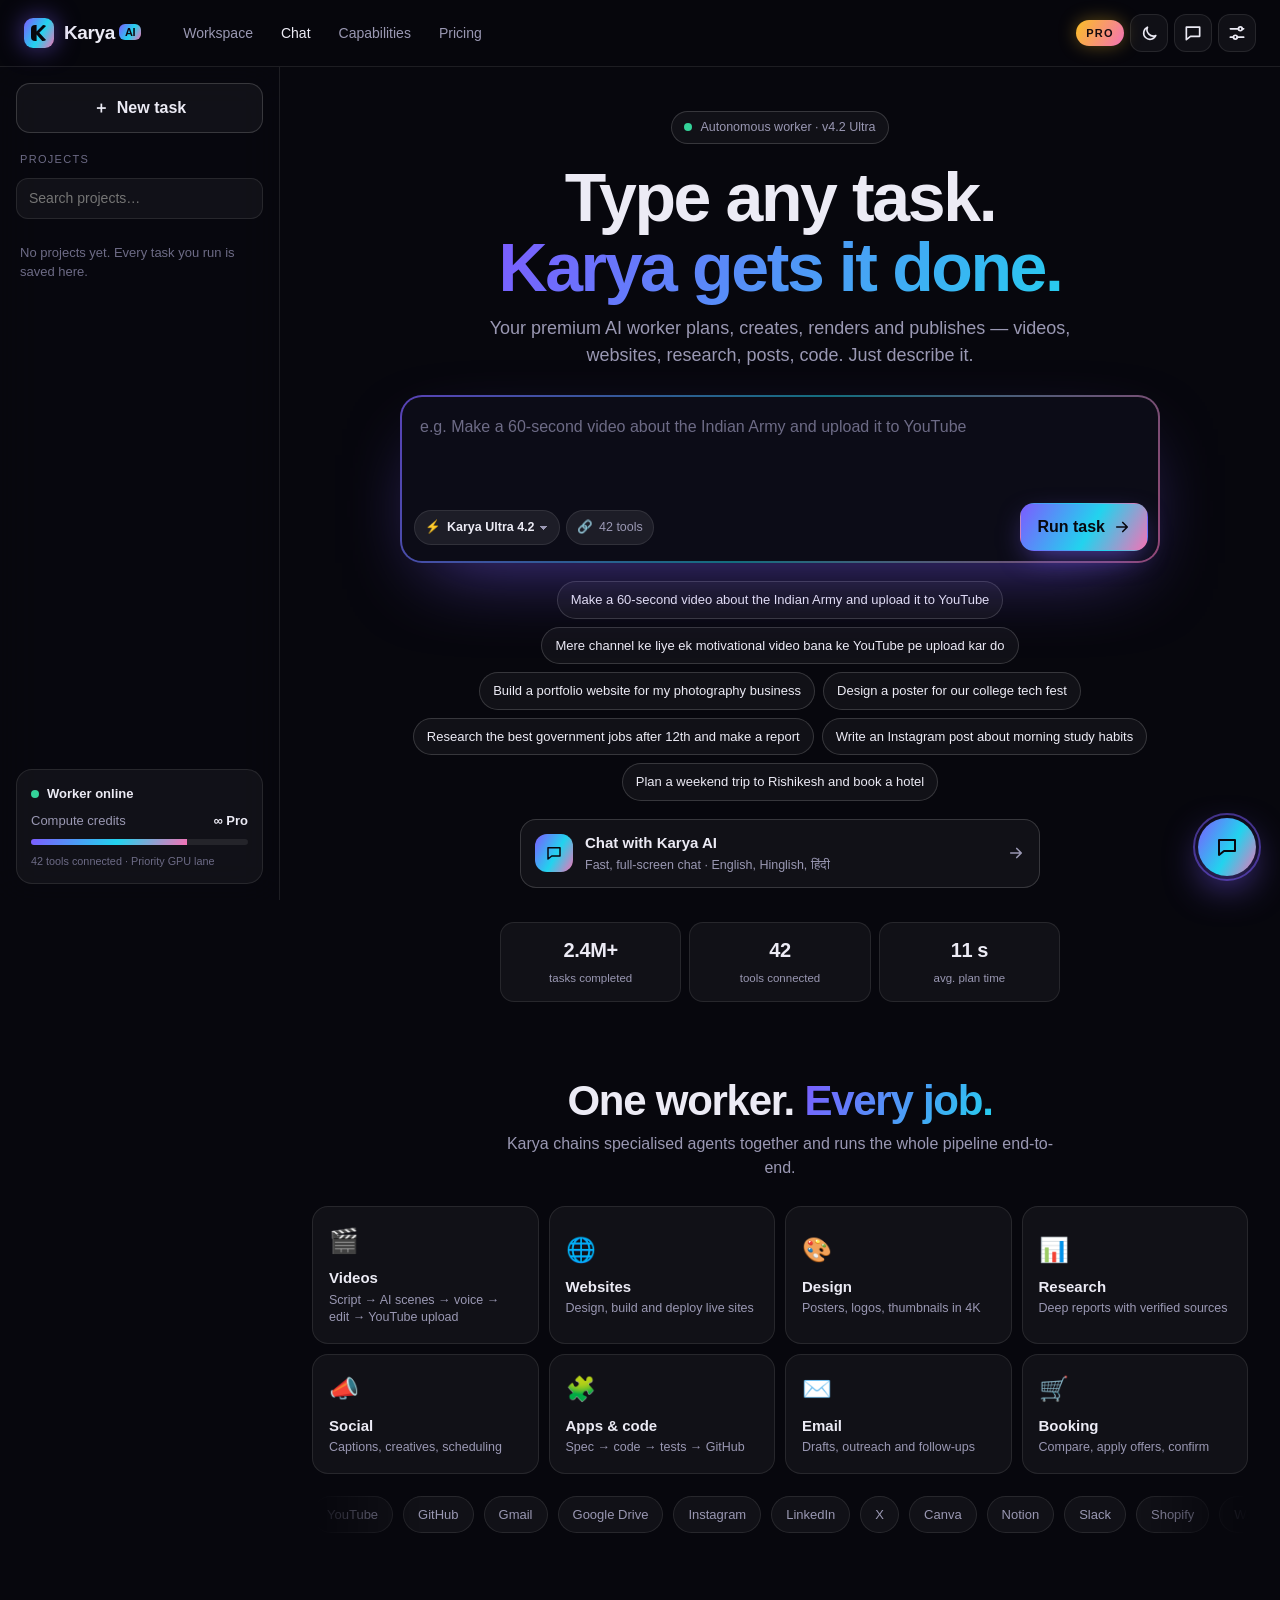
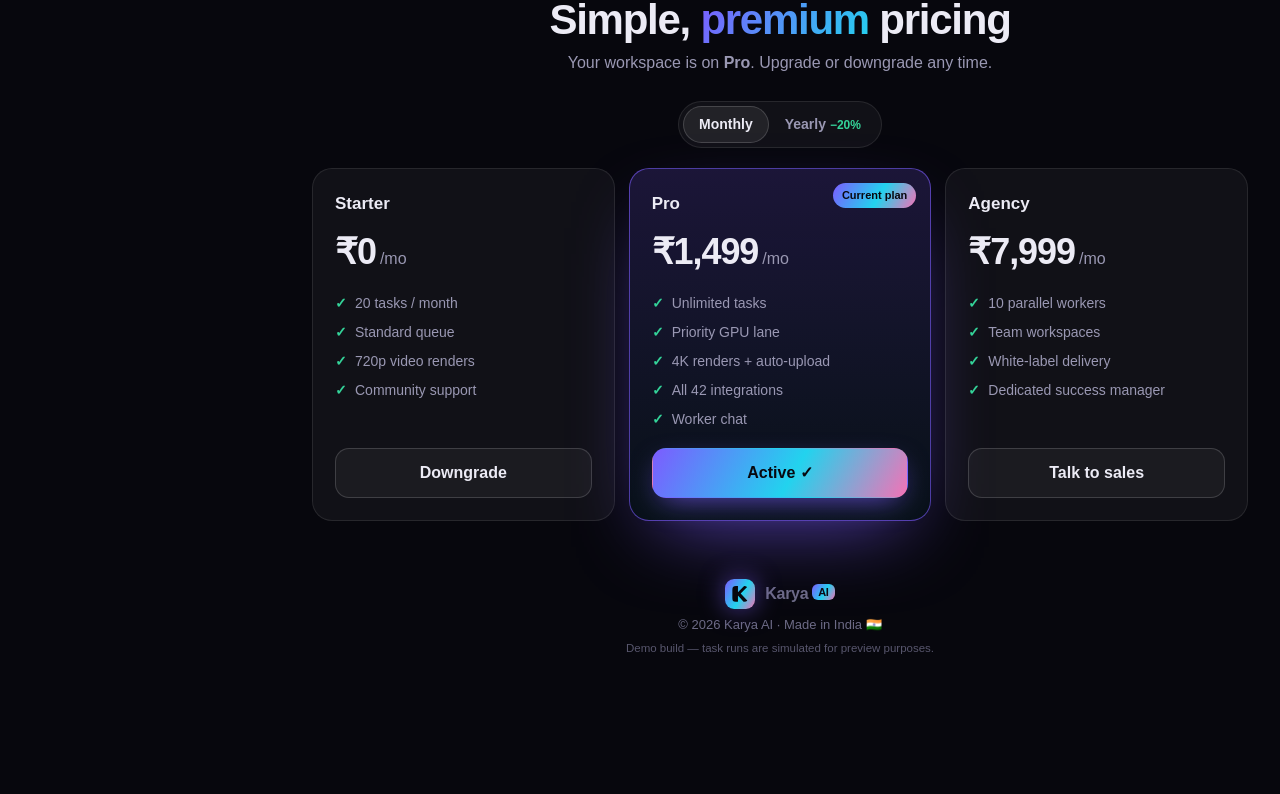
==== index.html @ 82b5acd1 "Karya AI site: home, full-screen chat, Workspace panel" ====
<!doctype html>
<html lang="en" data-theme="dark">
<head>
<meta charset="utf-8">
<meta name="viewport" content="width=device-width, initial-scale=1, viewport-fit=cover">
<title>Karya AI — The AI worker that gets anything done</title>
<meta name="description" content="Karya AI is your premium autonomous AI worker. Type any task — videos, websites, research, posts — and watch it get done.">
<meta name="theme-color" content="#07070d">
<link rel="icon" href="favicon.svg" type="image/svg+xml">
<link rel="stylesheet" href="styles.css">
</head>
<body>
<div class="bg-orbs" aria-hidden="true"><span></span><span></span><span></span></div>

<header class="topbar">
  <button class="icon-btn only-mobile" id="historyToggle" aria-label="Open task history">
    <svg viewBox="0 0 24 24" width="20" height="20"><path d="M4 6h16M4 12h16M4 18h10" stroke="currentColor" stroke-width="2" stroke-linecap="round" fill="none"/></svg>
  </button>
  <a href="#top" class="brand" aria-label="Karya AI home">
    <span class="brand-mark" aria-hidden="true"></span>
    <span class="brand-name">Karya<span class="brand-ai">AI</span></span>
  </a>
  <nav class="topnav" aria-label="Main">
    <a href="#workspace">Workspace</a>
    <a href="chat.html" class="nav-chat">Chat</a>
    <a href="#capabilities">Capabilities</a>
    <a href="#pricing">Pricing</a>
  </nav>
  <div class="top-actions">
    <span class="pro-badge" title="Karya Pro is active">PRO</span>
    <button class="icon-btn" id="themeToggle" aria-label="Switch light / dark mode">
      <svg class="i-moon" viewBox="0 0 24 24" width="19" height="19" aria-hidden="true"><path d="M20 14.5A8 8 0 0 1 9.5 4a8 8 0 1 0 10.5 10.5z" stroke="currentColor" stroke-width="2" fill="none" stroke-linejoin="round"/></svg>
      <svg class="i-sun" viewBox="0 0 24 24" width="19" height="19" aria-hidden="true"><circle cx="12" cy="12" r="4" stroke="currentColor" stroke-width="2" fill="none"/><path d="M12 2v2.5M12 19.5V22M2 12h2.5M19.5 12H22M4.9 4.9l1.8 1.8M17.3 17.3l1.8 1.8M4.9 19.1l1.8-1.8M17.3 6.7l1.8-1.8" stroke="currentColor" stroke-width="2" stroke-linecap="round"/></svg>
    </button>
    <button class="icon-btn" id="openChatTop" aria-label="Chat with your worker">
      <svg viewBox="0 0 24 24" width="20" height="20"><path d="M4 5h16v11H9l-5 4z" stroke="currentColor" stroke-width="2" fill="none" stroke-linejoin="round"/></svg>
    </button>
    <button class="icon-btn" id="openSettings" aria-label="Settings">
      <svg viewBox="0 0 24 24" width="20" height="20" aria-hidden="true"><path d="M4 7h10M18 7h2M4 17h4M12 17h8" stroke="currentColor" stroke-width="2" stroke-linecap="round"/><circle cx="16" cy="7" r="2.3" stroke="currentColor" stroke-width="2" fill="none"/><circle cx="10" cy="17" r="2.3" stroke="currentColor" stroke-width="2" fill="none"/></svg>
    </button>
  </div>
</header>

<div class="layout" id="top">
  <aside class="sidebar" id="sidebar" aria-label="Task history">
    <div class="sidebar-head">
      <button class="btn btn-ghost new-task" id="newTaskBtn"><span aria-hidden="true">＋</span> New task</button>
      <button class="icon-btn only-mobile" id="historyClose" aria-label="Close history">✕</button>
    </div>
    <p class="side-label">Projects</p>
    <label class="sr-only" for="historySearch">Search projects</label>
    <input class="side-search" id="historySearch" type="search" placeholder="Search projects…">
    <ul class="history" id="historyList"></ul>
    <p class="history-empty" id="historyEmpty">No projects yet. Every task you run is saved here.</p>
    <div class="side-card">
      <div class="side-card-row"><span class="dot dot-live"></span> Worker online</div>
      <div class="usage"><span>Compute credits</span><b id="creditsLabel">∞ Pro</b></div>
      <div class="usage-bar"><i style="width:72%"></i></div>
      <small>42 tools connected · Priority GPU lane</small>
    </div>
  </aside>
  <div class="scrim" id="scrim" hidden></div>

  <main class="main" id="main">
    <!-- HERO -->
    <section class="hero" id="heroSection" aria-labelledby="heroTitle">
      <div id="workspace" class="anchor"></div>
      <div class="eyebrow"><span class="dot dot-live"></span> Autonomous worker · v4.2 Ultra</div>
      <h1 id="heroTitle">Type any task.<br><span class="grad-text">Karya gets it done.</span></h1>
      <p class="hero-sub">Your premium AI worker plans, creates, renders and publishes — videos, websites, research, posts, code. Just describe it.</p>

      <form class="composer" id="composer" autocomplete="off">
        <label for="taskInput" class="sr-only">Describe your task</label>
        <textarea id="taskInput" rows="3" maxlength="600" placeholder="e.g. Make a 60-second video about the Indian Army and upload it to YouTube"></textarea>
        <div class="composer-bar">
          <div class="composer-tools">
            <label class="tool-pill model-pill"><span aria-hidden="true">⚡</span><span class="sr-only">Worker model</span>
              <select id="modelSel" aria-label="Worker model">
                <option value="ultra">Karya Ultra 4.2</option>
                <option value="pro">Karya Pro 4</option>
                <option value="flash">Karya Flash</option>
                <option value="vision">Karya Vision X</option>
              </select></label>
            <span class="tool-pill tool-static"><span aria-hidden="true">🔗</span> 42 tools</span>
          </div>
          <button type="submit" class="btn btn-primary run-btn" id="runBtn">
            <span>Run task</span>
            <svg viewBox="0 0 24 24" width="18" height="18" aria-hidden="true"><path d="M5 12h13M13 6l6 6-6 6" stroke="currentColor" stroke-width="2.2" fill="none" stroke-linecap="round" stroke-linejoin="round"/></svg>
          </button>
        </div>
      </form>
      <div class="chips" id="chips" aria-label="Example tasks"></div>
      <a class="hero-chat" href="chat.html">
        <span class="hero-chat-ic" aria-hidden="true"><svg viewBox="0 0 24 24" width="18" height="18"><path d="M4 5h16v11H9l-5 4z" stroke="currentColor" stroke-width="2" fill="none" stroke-linejoin="round"/></svg></span>
        <span><b>Chat with Karya AI</b><small>Fast, full-screen chat · English, Hinglish, हिंदी</small></span>
        <svg class="hero-chat-go" viewBox="0 0 24 24" width="18" height="18" aria-hidden="true"><path d="M5 12h13M13 6l6 6-6 6" stroke="currentColor" stroke-width="2.2" fill="none" stroke-linecap="round" stroke-linejoin="round"/></svg>
      </a>

      <div class="trust">
        <div><b>2.4M+</b><span>tasks completed</span></div>
        <div><b>42</b><span>tools connected</span></div>
        <div><b>11 s</b><span>avg. plan time</span></div>
      </div>
    </section>

    <!-- RUN VIEW -->
    <section class="run" id="runSection" hidden aria-labelledby="runTitle">
      <div class="run-head card">
        <div class="run-head-top">
          <span class="status-pill" id="runStatus"><span class="spinner" aria-hidden="true"></span> Working</span>
          <span class="run-type" id="runType">Video</span>
          <span class="run-time" id="runTimer">00:00</span>
        </div>
        <h2 id="runTitle" class="run-title"></h2>
        <div class="progress" role="progressbar" aria-label="Task progress" aria-valuemin="0" aria-valuemax="100" aria-valuenow="0" id="progressBar"><i id="progressFill"></i></div>
        <div class="run-meta"><span id="progressText">0%</span><span id="stepCounter">Planning…</span><span id="etaText">ETA —</span></div>
      </div>

      <div class="card tools-card">
        <div class="card-title"><span>🔧 Agent tools</span><small id="toolsCount">0 active</small></div>
        <div class="tools-grid" id="toolsGrid"></div>
      </div>
      <div class="run-grid">
        <div class="card timeline-card">
          <div class="card-title"><span>Execution plan</span><small id="agentCount">— steps</small></div>
          <ol class="timeline" id="timeline"></ol>
        </div>
        <div class="run-side">
          <div class="card console-card">
            <div class="card-title"><span><i class="dot dot-live"></i> Live console</span><small>worker-07 · in-region</small></div>
            <div class="console" id="console" role="log" aria-live="polite"></div>
          </div>
          <div id="artifacts" class="artifacts"></div>
        </div>
      </div>
      <div class="run-actions" id="runActions" hidden>
        <button class="btn btn-primary" id="runAnother">Run another task</button>
        <button class="btn btn-ghost" id="askWorker">Ask the worker</button>
      </div>
    </section>

    <!-- CAPABILITIES -->
    <section class="section" id="capabilities" aria-labelledby="capTitle">
      <h2 id="capTitle" class="section-title">One worker. <span class="grad-text">Every job.</span></h2>
      <p class="section-sub">Karya chains specialised agents together and runs the whole pipeline end-to-end.</p>
      <div class="cap-grid" id="capGrid"></div>
      <div class="marquee" aria-label="Connected tools"><div class="marquee-track" id="marquee"></div></div>
    </section>

    <!-- PRICING -->
    <section class="section" id="pricing" aria-labelledby="priceTitle">
      <h2 id="priceTitle" class="section-title">Simple, <span class="grad-text">premium</span> pricing</h2>
      <p class="section-sub">Your workspace is on <b>Pro</b>. Upgrade or downgrade any time.</p>
      <div class="billing-toggle" role="group" aria-label="Billing period">
        <button class="active" data-bill="m">Monthly</button><button data-bill="y">Yearly <em>−20%</em></button>
      </div>
      <div class="price-grid">
        <article class="price-card">
          <h3>Starter</h3><p class="price"><b data-m="₹0" data-y="₹0">₹0</b><span>/mo</span></p>
          <ul><li>20 tasks / month</li><li>Standard queue</li><li>720p video renders</li><li>Community support</li></ul>
          <button class="btn btn-ghost plan-btn" data-plan="Starter">Downgrade</button>
        </article>
        <article class="price-card featured">
          <span class="ribbon">Current plan</span>
          <h3>Pro</h3><p class="price"><b data-m="₹1,499" data-y="₹1,199">₹1,499</b><span>/mo</span></p>
          <ul><li>Unlimited tasks</li><li>Priority GPU lane</li><li>4K renders + auto-upload</li><li>All 42 integrations</li><li>Worker chat</li></ul>
          <button class="btn btn-primary plan-btn" data-plan="Pro">Active ✓</button>
        </article>
        <article class="price-card">
          <h3>Agency</h3><p class="price"><b data-m="₹7,999" data-y="₹6,399">₹7,999</b><span>/mo</span></p>
          <ul><li>10 parallel workers</li><li>Team workspaces</li><li>White-label delivery</li><li>Dedicated success manager</li></ul>
          <button class="btn btn-ghost plan-btn" data-plan="Agency">Talk to sales</button>
        </article>
      </div>
    </section>

    <footer class="footer">
      <div class="brand small"><span class="brand-mark" aria-hidden="true"></span><span class="brand-name">Karya<span class="brand-ai">AI</span></span></div>
      <p>© 2026 Karya AI · Made in India 🇮🇳</p>
      <p class="demo-note">Demo build — task runs are simulated for preview purposes.</p>
    </footer>
  </main>
</div>

<!-- CHAT -->
<button class="chat-fab" id="chatFab" aria-label="Chat with Karya">
  <span class="fab-ring" aria-hidden="true"></span>
  <svg viewBox="0 0 24 24" width="24" height="24" aria-hidden="true"><path d="M4 5h16v11H9l-5 4z" stroke="currentColor" stroke-width="2" fill="none" stroke-linejoin="round"/></svg>
</button>
<section class="chat" id="chat" aria-label="Chat with your worker" hidden>
  <header class="chat-head">
    <div class="chat-avatar" aria-hidden="true"></div>
    <div class="chat-who"><b>Karya</b><small id="chatMode"><span class="dot dot-live"></span> Online</small></div>
    <button class="icon-btn" id="chatClear" aria-label="Clear chat" title="Clear chat">⟲</button>
    <button class="icon-btn" id="chatClose" aria-label="Close chat">✕</button>
  </header>
  <div class="chat-body" id="chatBody" role="log" aria-live="polite"></div>
  <div class="chat-suggest" id="chatSuggest"></div>
  <form class="chat-form" id="chatForm" autocomplete="off">
    <label for="chatInput" class="sr-only">Message Karya</label>
    <input id="chatInput" type="text" maxlength="800" placeholder="Message your worker…">
    <button class="btn btn-primary send-btn" aria-label="Send message">
      <svg viewBox="0 0 24 24" width="18" height="18" aria-hidden="true"><path d="M4 12l16-8-6 16-2.5-6.5z" fill="currentColor"/></svg>
    </button>
  </form>
</section>

<!-- SETTINGS -->
<div class="modal" id="settingsModal" hidden role="dialog" aria-modal="true" aria-labelledby="settingsTitle">
  <div class="modal-card">
    <div class="modal-head"><h2 id="settingsTitle">Settings</h2><button class="icon-btn" id="settingsClose" aria-label="Close settings">✕</button></div>
    <div class="field">
      <label for="workerName">Worker name</label>
      <input id="workerName" type="text" maxlength="24" placeholder="Karya">
    </div>
    <div class="field">
      <label for="groqKey">Groq API key <small>(for live chat)</small></label>
      <div class="key-row">
        <input id="groqKey" type="password" placeholder="gsk_…" spellcheck="false" autocomplete="off">
        <button type="button" class="btn btn-ghost btn-sm" id="toggleKey">Show</button>
      </div>
      <small class="hint">Stored only in this browser (localStorage). Never sent anywhere except api.groq.com.</small>
    </div>
    <div class="field">
      <label for="groqModel">Chat model</label>
      <select id="groqModel">
        <option value="openai/gpt-oss-120b">GPT-OSS 120B (recommended)</option>
        <option value="openai/gpt-oss-20b">GPT-OSS 20B (fastest)</option>
        <option value="qwen/qwen3.8-27b">Qwen 3.8 27B (preview)</option>
      </select>
    </div>
    <div class="field">
      <label for="speedSel">Run speed</label>
      <select id="speedSel">
        <option value="1">Realistic</option>
        <option value="2.2">Fast</option>
        <option value="4">Turbo</option>
      </select>
    </div>
    <div class="modal-actions">
      <button class="btn btn-ghost btn-sm" id="testKey">Test key</button>
      <button class="btn btn-ghost btn-sm danger" id="clearHistory">Clear history</button>
      <button class="btn btn-primary" id="saveSettings">Save</button>
    </div>
    <p class="hint" id="keyStatus" role="status"></p>
  </div>
</div>

<div class="toast" id="toast" role="status" aria-live="polite"></div>
<script src="script.js"></script>
</body>
</html>
---- styles.css ----
:root{
  --bg:#07070d; --bg2:#0d0d18; --panel:rgba(255,255,255,.045); --panel2:rgba(255,255,255,.07);
  --line:rgba(255,255,255,.09); --line2:rgba(255,255,255,.16);
  --text:#ecebf5; --muted:#9a98b3; --dim:#6d6b86;
  --v:#7c5cff; --c:#22d3ee; --p:#f472b6; --g:#34d399; --y:#fbbf24; --r:#fb7185;
  --grad:linear-gradient(120deg,#7c5cff 0%,#22d3ee 55%,#f472b6 100%);
  --radius:18px; --shadow:0 20px 60px -20px rgba(0,0,0,.7);
  --font:ui-sans-serif,-apple-system,BlinkMacSystemFont,"Segoe UI",Inter,Roboto,"Helvetica Neue",Arial,sans-serif;
  --mono:ui-monospace,SFMono-Regular,Menlo,Consolas,"Liberation Mono",monospace;
}
*{box-sizing:border-box}
html{scroll-behavior:smooth;-webkit-text-size-adjust:100%}
html,body{margin:0;background:var(--bg);color:var(--text);font-family:var(--font);overflow-x:hidden}
body{min-height:100vh;line-height:1.5}
button,input,textarea,select{font:inherit;color:inherit}
a{color:inherit}
.sr-only{position:absolute;width:1px;height:1px;padding:0;margin:-1px;overflow:hidden;clip:rect(0,0,0,0);border:0}
:focus-visible{outline:2px solid var(--c);outline-offset:2px;border-radius:10px}
[hidden]{display:none!important}

/* background */
.bg-orbs{position:fixed;inset:0;z-index:-1;overflow:hidden;pointer-events:none}
.bg-orbs span{position:absolute;border-radius:50%;filter:blur(80px);opacity:.35;animation:float 18s ease-in-out infinite}
.bg-orbs span:nth-child(1){width:420px;height:420px;background:#5b3cff;top:-120px;left:-100px}
.bg-orbs span:nth-child(2){width:360px;height:360px;background:#0ea5b7;top:30%;right:-140px;animation-delay:-6s}
.bg-orbs span:nth-child(3){width:300px;height:300px;background:#c0367f;bottom:-120px;left:30%;animation-delay:-12s;opacity:.22}
@keyframes float{0%,100%{transform:translate(0,0)}50%{transform:translate(40px,30px)}}
body::before{content:"";position:fixed;inset:0;z-index:-1;pointer-events:none;background-image:linear-gradient(rgba(255,255,255,.025) 1px,transparent 1px),linear-gradient(90deg,rgba(255,255,255,.025) 1px,transparent 1px);background-size:44px 44px;mask-image:radial-gradient(ellipse at 50% 0%,#000 30%,transparent 75%)}

/* topbar */
.topbar{position:sticky;top:0;z-index:40;display:flex;align-items:center;gap:12px;padding:12px 16px;padding-top:max(12px,env(safe-area-inset-top));background:rgba(7,7,13,.72);backdrop-filter:blur(16px);-webkit-backdrop-filter:blur(16px);border-bottom:1px solid var(--line)}
.brand{display:flex;align-items:center;gap:10px;text-decoration:none;font-weight:800;letter-spacing:-.02em;font-size:19px}
.brand-mark{width:30px;height:30px;border-radius:9px;background:var(--grad);position:relative;box-shadow:0 0 24px rgba(124,92,255,.55);flex:none}
.brand-mark::after{content:"";position:absolute;inset:7px;border-radius:4px;background:var(--bg);clip-path:polygon(0 0,35% 0,35% 40%,75% 0,100% 0,52% 48%,100% 100%,70% 100%,35% 60%,35% 100%,0 100%)}
.brand-ai{margin-left:4px;font-size:11px;font-weight:800;padding:2px 6px;border-radius:6px;background:var(--grad);color:#0a0a12;vertical-align:3px}
.brand.small{font-size:16px;justify-content:center}
.topnav{display:none;gap:4px;margin-left:18px}
.topnav a{text-decoration:none;color:var(--muted);padding:8px 12px;border-radius:10px;font-size:14px;transition:.2s}
.topnav a:hover{color:var(--text);background:var(--panel)}
.top-actions{margin-left:auto;display:flex;align-items:center;gap:6px}
.pro-badge{font-size:11px;font-weight:800;letter-spacing:.12em;padding:5px 10px;border-radius:999px;background:linear-gradient(120deg,#fbbf24,#f472b6);color:#160b10;box-shadow:0 0 18px rgba(251,191,36,.35)}
.icon-btn{display:inline-grid;place-items:center;width:38px;height:38px;border-radius:12px;border:1px solid var(--line);background:var(--panel);cursor:pointer;transition:.2s;flex:none;color:var(--text)}
.icon-btn:hover{background:var(--panel2);border-color:var(--line2)}
.only-mobile{display:inline-grid}

/* layout */
.layout{display:flex;min-height:calc(100vh - 63px)}
.sidebar{position:fixed;z-index:60;top:0;bottom:0;left:0;width:min(300px,86vw);background:rgba(11,11,20,.97);backdrop-filter:blur(20px);border-right:1px solid var(--line);padding:16px;transform:translateX(-102%);transition:transform .3s cubic-bezier(.2,.8,.2,1);display:flex;flex-direction:column;gap:10px;overflow-y:auto}
.sidebar.open{transform:none}
.scrim{position:fixed;inset:0;z-index:55;background:rgba(0,0,0,.55)}
.sidebar-head{display:flex;gap:8px;align-items:center}
.new-task{flex:1}
.side-label{margin:8px 4px 0;font-size:11px;letter-spacing:.12em;text-transform:uppercase;color:var(--dim)}
.history{list-style:none;margin:0;padding:0;display:flex;flex-direction:column;gap:4px}
.history button{width:100%;text-align:left;background:transparent;border:1px solid transparent;border-radius:12px;padding:10px;cursor:pointer;display:flex;gap:10px;align-items:flex-start;transition:.2s}
.history button:hover,.history button.active{background:var(--panel);border-color:var(--line)}
.h-ico{font-size:16px;line-height:1.3}
.h-txt{min-width:0;flex:1}
.h-txt b{display:block;font-weight:600;font-size:13.5px;white-space:nowrap;overflow:hidden;text-overflow:ellipsis}
.h-txt small{color:var(--dim);font-size:12px}
.history-empty{color:var(--dim);font-size:13px;margin:4px}
.side-card{margin-top:auto;padding:14px;border-radius:16px;background:var(--panel);border:1px solid var(--line);font-size:13px;display:flex;flex-direction:column;gap:8px}
.side-card small{color:var(--dim)}
.side-card-row{display:flex;align-items:center;gap:8px;font-weight:600}
.usage{display:flex;justify-content:space-between;color:var(--muted)}
.usage b{color:var(--text)}
.usage-bar{height:6px;border-radius:9px;background:rgba(255,255,255,.08);overflow:hidden}
.usage-bar i{display:block;height:100%;background:var(--grad)}
.dot{display:inline-block;width:8px;height:8px;border-radius:50%;background:var(--dim);flex:none}
.dot-live{background:var(--g);box-shadow:0 0 0 0 rgba(52,211,153,.6);animation:pulse 2s infinite}
@keyframes pulse{0%{box-shadow:0 0 0 0 rgba(52,211,153,.55)}70%{box-shadow:0 0 0 8px rgba(52,211,153,0)}100%{box-shadow:0 0 0 0 rgba(52,211,153,0)}}

.main{flex:1;min-width:0;padding:0 16px 120px;max-width:1180px;margin:0 auto;width:100%}

/* hero */
.hero{padding:44px 0 20px;text-align:center;animation:rise .7s ease both}
@keyframes rise{from{opacity:0;transform:translateY(14px)}to{opacity:1;transform:none}}
.eyebrow{display:inline-flex;align-items:center;gap:8px;padding:6px 12px;border-radius:999px;border:1px solid var(--line2);background:var(--panel);font-size:12.5px;color:var(--muted)}
.hero h1{font-size:clamp(34px,9vw,68px);line-height:1.04;letter-spacing:-.035em;margin:18px 0 12px;font-weight:800}
.grad-text{background:var(--grad);-webkit-background-clip:text;background-clip:text;color:transparent;background-size:200% 100%;animation:shine 6s linear infinite}
@keyframes shine{to{background-position:200% 0}}
.hero-sub{color:var(--muted);max-width:620px;margin:0 auto 26px;font-size:clamp(15px,3.8vw,18px)}

.composer{position:relative;max-width:760px;margin:0 auto;text-align:left;border-radius:22px;padding:2px;background:linear-gradient(120deg,rgba(124,92,255,.7),rgba(34,211,238,.5),rgba(244,114,182,.6));box-shadow:0 30px 80px -30px rgba(124,92,255,.6)}
.composer textarea{display:block;width:100%;resize:none;border:0;border-radius:20px 20px 0 0;background:#0c0c17;padding:18px 18px 8px;font-size:16px;line-height:1.5;min-height:96px;outline:none;color:var(--text)}
.composer textarea::placeholder{color:var(--dim)}
.composer-bar{display:flex;align-items:center;justify-content:space-between;gap:10px;background:#0c0c17;border-radius:0 0 20px 20px;padding:8px 10px 10px 12px}
.composer-tools{display:flex;gap:6px;min-width:0;flex-wrap:wrap}
.tool-pill{display:inline-flex;align-items:center;gap:6px;font-size:12.5px;padding:7px 10px;border-radius:999px;background:var(--panel2);border:1px solid var(--line);color:var(--muted);cursor:pointer;white-space:nowrap}
.tool-static{cursor:default}
.btn{display:inline-flex;align-items:center;justify-content:center;gap:8px;border-radius:14px;padding:12px 18px;font-weight:700;border:1px solid transparent;cursor:pointer;transition:transform .15s,box-shadow .2s,background .2s;white-space:nowrap}
.btn:active{transform:scale(.97)}
.btn-primary{background:var(--grad);color:#08080f;box-shadow:0 10px 30px -10px rgba(124,92,255,.8)}
.btn-primary:hover{box-shadow:0 14px 40px -10px rgba(34,211,238,.8)}
.btn-ghost{background:var(--panel);border-color:var(--line2);color:var(--text)}
.btn-ghost:hover{background:var(--panel2)}
.btn-sm{padding:9px 12px;font-size:13px;border-radius:12px}
.btn.danger{color:var(--r)}
.run-btn{padding:11px 16px}
.chips{display:flex;flex-wrap:wrap;justify-content:center;gap:8px;max-width:820px;margin:18px auto 0}
.chip{font-size:13px;padding:8px 13px;border-radius:999px;border:1px solid var(--line2);background:var(--panel);color:var(--text);cursor:pointer;transition:.2s;max-width:100%;text-align:left}
.chip:hover{border-color:rgba(124,92,255,.7);background:rgba(124,92,255,.12);transform:translateY(-1px)}
.trust{display:grid;grid-template-columns:repeat(3,1fr);gap:8px;max-width:560px;margin:34px auto 0}
.trust div{padding:12px 6px;border-radius:14px;background:var(--panel);border:1px solid var(--line)}
.trust b{display:block;font-size:20px;letter-spacing:-.02em}
.trust span{font-size:11.5px;color:var(--muted)}

/* cards */
.card{background:linear-gradient(180deg,rgba(255,255,255,.06),rgba(255,255,255,.025));border:1px solid var(--line);border-radius:var(--radius);box-shadow:var(--shadow);backdrop-filter:blur(10px)}
.card-title{display:flex;align-items:center;justify-content:space-between;gap:8px;padding:14px 16px;border-bottom:1px solid var(--line);font-weight:700;font-size:14px}
.card-title span{display:flex;align-items:center;gap:8px}
.card-title small{color:var(--dim);font-weight:500;font-size:12px}

/* run */
.run{padding:22px 0 10px;animation:rise .5s ease both}
.run-head{padding:16px}
.run-head-top{display:flex;align-items:center;gap:8px;flex-wrap:wrap}
.status-pill{display:inline-flex;align-items:center;gap:8px;font-size:12.5px;font-weight:700;padding:6px 11px;border-radius:999px;background:rgba(124,92,255,.16);border:1px solid rgba(124,92,255,.45);color:#c9bdff}
.status-pill.done{background:rgba(52,211,153,.14);border-color:rgba(52,211,153,.45);color:#9ff0cd}
.run-type{font-size:12px;padding:5px 10px;border-radius:999px;background:var(--panel2);border:1px solid var(--line);color:var(--muted)}
.run-time{margin-left:auto;font-family:var(--mono);font-size:13px;color:var(--muted)}
.run-title{margin:12px 0 14px;font-size:clamp(18px,4.6vw,24px);line-height:1.3;letter-spacing:-.01em;overflow-wrap:anywhere}
.progress{height:10px;border-radius:99px;background:rgba(255,255,255,.07);overflow:hidden;position:relative}
.progress i{display:block;height:100%;width:0;background:var(--grad);background-size:200% 100%;border-radius:99px;transition:width .5s ease;animation:shine 2.5s linear infinite;position:relative}
.progress i::after{content:"";position:absolute;inset:0;background:linear-gradient(90deg,transparent,rgba(255,255,255,.45),transparent);animation:sweep 1.6s infinite}
@keyframes sweep{from{transform:translateX(-100%)}to{transform:translateX(100%)}}
.run-meta{display:flex;justify-content:space-between;gap:8px;margin-top:9px;font-size:12.5px;color:var(--muted)}
.run-meta span:first-child{font-weight:800;color:var(--text);font-family:var(--mono)}
.spinner{width:12px;height:12px;border-radius:50%;border:2px solid rgba(255,255,255,.25);border-top-color:#fff;animation:spin .8s linear infinite;flex:none}
@keyframes spin{to{transform:rotate(360deg)}}

.run-grid{display:grid;grid-template-columns:1fr;gap:14px;margin-top:14px}
.run-side{display:flex;flex-direction:column;gap:14px;min-width:0}
.timeline{list-style:none;margin:0;padding:10px 12px 14px}
.step{position:relative;display:grid;grid-template-columns:30px 1fr;gap:10px;padding:8px 4px}
.step::before{content:"";position:absolute;left:18px;top:40px;bottom:-8px;width:2px;background:var(--line)}
.step:last-child::before{display:none}
.step.done::before{background:linear-gradient(var(--g),rgba(52,211,153,.3))}
.step-ico{width:30px;height:30px;border-radius:10px;display:grid;place-items:center;background:var(--panel2);border:1px solid var(--line);font-size:14px;position:relative;z-index:1;transition:.3s}
.step.running .step-ico{border-color:rgba(124,92,255,.8);box-shadow:0 0 0 4px rgba(124,92,255,.18),0 0 20px rgba(124,92,255,.6)}
.step.done .step-ico{background:rgba(52,211,153,.18);border-color:rgba(52,211,153,.6)}
.step-body{min-width:0}
.step-row{display:flex;align-items:center;gap:8px;justify-content:space-between}
.step-name{font-weight:650;font-size:14.5px;color:var(--muted);transition:.3s}
.step.running .step-name,.step.done .step-name{color:var(--text)}
.step-state{font-size:11px;font-weight:700;letter-spacing:.04em;padding:3px 8px;border-radius:99px;background:var(--panel);color:var(--dim);white-space:nowrap;border:1px solid var(--line)}
.step.running .step-state{color:#c9bdff;border-color:rgba(124,92,255,.5);background:rgba(124,92,255,.12)}
.step.done .step-state{color:#9ff0cd;border-color:rgba(52,211,153,.4);background:rgba(52,211,153,.1)}
.step-agent{font-size:12px;color:var(--dim);margin-top:1px}
.subs{list-style:none;margin:8px 0 0;padding:0;display:flex;flex-direction:column;gap:5px}
.subs li{font-size:12.8px;color:var(--muted);display:flex;gap:8px;align-items:flex-start;animation:rise .35s ease both;overflow-wrap:anywhere}
.subs li::before{content:"";width:6px;height:6px;margin-top:7px;border-radius:50%;background:var(--c);flex:none}
.subs li.ok::before{background:var(--g)}
.step-bar{height:3px;margin-top:8px;border-radius:9px;background:rgba(255,255,255,.06);overflow:hidden}
.step-bar i{display:block;height:100%;width:0;background:var(--grad);transition:width .3s linear}

.console{font-family:var(--mono);font-size:12px;line-height:1.6;padding:12px 14px;height:230px;overflow-y:auto;overflow-x:hidden;background:rgba(0,0,0,.35);border-radius:0 0 var(--radius) var(--radius)}
.console p{margin:0;white-space:pre-wrap;overflow-wrap:anywhere;animation:rise .25s ease both}
.console .t{color:var(--dim);margin-right:6px}
.console .lv-info{color:#93c5fd}.console .lv-ok{color:#6ee7b7}.console .lv-warn{color:#fcd34d}.console .lv-sys{color:#c4b5fd}
.console .cursor{display:inline-block;width:7px;height:13px;background:var(--c);vertical-align:-2px;animation:blink 1s steps(1) infinite}
@keyframes blink{50%{opacity:0}}

/* artifacts */
.artifacts{display:flex;flex-direction:column;gap:14px}
.artifact{padding:14px;animation:rise .45s ease both}
.artifact h4{margin:0 0 10px;font-size:13px;letter-spacing:.06em;text-transform:uppercase;color:var(--muted);display:flex;align-items:center;gap:8px}
.prompt-box{font-family:var(--mono);font-size:12.3px;color:#d8d4ff;background:rgba(124,92,255,.09);border:1px dashed rgba(124,92,255,.45);border-radius:12px;padding:10px 12px;margin:0 0 8px;overflow-wrap:anywhere}
.scenes{display:grid;grid-template-columns:repeat(3,1fr);gap:8px}
.scene{position:relative;aspect-ratio:16/9;border-radius:10px;overflow:hidden;background:#111;border:1px solid var(--line)}
.scene .art{position:absolute;inset:0;filter:blur(14px) saturate(.6);transform:scale(1.15);transition:filter 1.2s ease,transform 1.2s ease}
.scene.ready .art{filter:none;transform:none}
.scene .lbl{position:absolute;left:6px;bottom:5px;font-size:10px;font-weight:700;background:rgba(0,0,0,.55);padding:2px 6px;border-radius:6px}
.scene .pct{position:absolute;inset:0;display:grid;place-items:center;font-family:var(--mono);font-size:12px;font-weight:700;text-shadow:0 1px 4px #000}
.scene.ready .pct{display:none}
.player{position:relative;aspect-ratio:16/9;border-radius:14px;overflow:hidden;border:1px solid var(--line2);background:#000}
.player .art{position:absolute;inset:0}
.player .play{position:absolute;left:50%;top:50%;transform:translate(-50%,-50%);width:58px;height:58px;border-radius:50%;background:rgba(255,255,255,.18);backdrop-filter:blur(8px);border:1px solid rgba(255,255,255,.4);display:grid;place-items:center;cursor:pointer}
.player .play::after{content:"";margin-left:5px;border-left:17px solid #fff;border-top:11px solid transparent;border-bottom:11px solid transparent}
.player.playing .play{opacity:0;pointer-events:none}
.player .cap{position:absolute;left:12px;right:12px;bottom:34px;font-weight:800;font-size:clamp(14px,4vw,20px);text-shadow:0 2px 10px rgba(0,0,0,.8);overflow-wrap:anywhere}
.player .ctrl{position:absolute;left:0;right:0;bottom:0;padding:8px 12px;display:flex;align-items:center;gap:10px;background:linear-gradient(transparent,rgba(0,0,0,.8));font-family:var(--mono);font-size:11px}
.player .seek{flex:1;height:4px;border-radius:9px;background:rgba(255,255,255,.25);overflow:hidden}
.player .seek i{display:block;height:100%;width:0;background:var(--r)}
.player .tag{position:absolute;top:10px;left:10px;font-size:10px;font-weight:800;letter-spacing:.08em;background:rgba(0,0,0,.55);padding:3px 8px;border-radius:6px}
.player.playing .art{animation:kenburns 8s ease-in-out infinite alternate}
@keyframes kenburns{from{transform:scale(1)}to{transform:scale(1.12) translate(-3%,-2%)}}
.kv{display:grid;grid-template-columns:auto 1fr;gap:6px 12px;font-size:13px;margin-top:10px}
.kv dt{color:var(--dim)}.kv dd{margin:0;overflow-wrap:anywhere}
.tags{display:flex;flex-wrap:wrap;gap:6px;margin-top:8px}
.tags span{font-size:11.5px;padding:3px 8px;border-radius:99px;background:var(--panel2);border:1px solid var(--line);color:var(--muted)}
.result{border-color:rgba(52,211,153,.4);background:linear-gradient(180deg,rgba(52,211,153,.10),rgba(255,255,255,.02))}
.result-head{display:flex;gap:12px;align-items:center}
.result-ico{width:44px;height:44px;border-radius:13px;display:grid;place-items:center;font-size:22px;background:rgba(52,211,153,.18);border:1px solid rgba(52,211,153,.5);flex:none}
.result-head b{display:block;font-size:16px}
.result-head small{color:var(--muted)}
.result-link{display:flex;align-items:center;gap:10px;margin-top:12px;padding:10px 12px;border-radius:12px;background:rgba(0,0,0,.35);border:1px solid var(--line);font-family:var(--mono);font-size:12.5px;overflow:hidden}
.result-link span{overflow:hidden;text-overflow:ellipsis;white-space:nowrap;min-width:0;flex:1}
.result-link button{flex:none}
.yt-card{display:grid;grid-template-columns:120px 1fr;gap:12px;margin-top:12px;align-items:start}
.yt-thumb{aspect-ratio:16/9;border-radius:10px;overflow:hidden;position:relative}
.yt-thumb em{position:absolute;right:5px;bottom:5px;font-size:10px;font-style:normal;background:rgba(0,0,0,.8);padding:1px 5px;border-radius:4px;font-family:var(--mono)}
.yt-meta b{font-size:13.5px;display:block;line-height:1.35;overflow-wrap:anywhere}
.yt-meta small{color:var(--muted);font-size:12px}
.gallery{display:grid;grid-template-columns:repeat(2,1fr);gap:8px}
.gallery .scene{aspect-ratio:1}
.upload{margin-top:4px}
.upload-row{display:flex;justify-content:space-between;font-size:12.5px;color:var(--muted);margin-bottom:6px;font-family:var(--mono)}
.code-box{font-family:var(--mono);font-size:11.8px;background:rgba(0,0,0,.4);border:1px solid var(--line);border-radius:12px;padding:10px 12px;color:#c7d2fe;max-height:150px;overflow:hidden;white-space:pre-wrap;overflow-wrap:anywhere}
.mini-list{margin:0;padding-left:18px;font-size:13px;color:var(--muted)}
.mini-list li{margin:3px 0}
.mini-list b{color:var(--text)}
.run-actions{display:flex;gap:10px;flex-wrap:wrap;margin-top:16px;justify-content:center}

/* sections */
.section{padding:56px 0 8px}
.section-title{text-align:center;font-size:clamp(26px,7vw,42px);letter-spacing:-.03em;margin:0 0 8px;line-height:1.1}
.section-sub{text-align:center;color:var(--muted);margin:0 auto 26px;max-width:560px}
.cap-grid{display:grid;grid-template-columns:repeat(2,1fr);gap:10px}
.cap{padding:16px;border-radius:16px;background:var(--panel);border:1px solid var(--line);cursor:pointer;text-align:left;transition:.25s;color:var(--text)}
.cap:hover{transform:translateY(-3px);border-color:rgba(124,92,255,.55);background:rgba(124,92,255,.08)}
.cap .e{font-size:24px}
.cap b{display:block;margin:8px 0 2px;font-size:15px}
.cap small{color:var(--muted);font-size:12.5px;line-height:1.4;display:block}
.marquee{margin-top:22px;overflow:hidden;mask-image:linear-gradient(90deg,transparent,#000 12%,#000 88%,transparent)}
.marquee-track{display:flex;gap:10px;width:max-content;animation:marq 40s linear infinite}
.marquee-track span{font-size:13px;color:var(--muted);padding:8px 14px;border-radius:999px;border:1px solid var(--line);background:var(--panel);white-space:nowrap}
@keyframes marq{to{transform:translateX(-50%)}}
.billing-toggle{display:flex;width:max-content;margin:0 auto 20px;padding:4px;border-radius:999px;background:var(--panel);border:1px solid var(--line)}
.billing-toggle button{border:0;background:transparent;padding:8px 16px;border-radius:999px;cursor:pointer;color:var(--muted);font-weight:600;font-size:14px}
.billing-toggle button.active{background:var(--panel2);color:var(--text);box-shadow:inset 0 0 0 1px var(--line2)}
.billing-toggle em{font-style:normal;color:var(--g);font-size:12px}
.price-grid{display:grid;grid-template-columns:1fr;gap:14px}
.price-card{position:relative;padding:22px;border-radius:20px;background:var(--panel);border:1px solid var(--line);display:flex;flex-direction:column}
.price-card.featured{background:linear-gradient(180deg,rgba(124,92,255,.18),rgba(34,211,238,.05));border-color:rgba(124,92,255,.6);box-shadow:0 30px 80px -30px rgba(124,92,255,.7)}
.ribbon{position:absolute;top:14px;right:14px;font-size:11px;font-weight:800;padding:4px 9px;border-radius:99px;background:var(--grad);color:#08080f}
.price-card h3{margin:0;font-size:17px}
.price{margin:8px 0 14px;display:flex;align-items:baseline;gap:4px}
.price b{font-size:36px;letter-spacing:-.03em}
.price span{color:var(--muted)}
.price-card ul{list-style:none;padding:0;margin:0 0 18px;display:flex;flex-direction:column;gap:8px;font-size:14px;color:var(--muted);flex:1}
.price-card li::before{content:"✓";color:var(--g);font-weight:800;margin-right:8px}
.footer{text-align:center;padding:50px 0 10px;color:var(--dim);font-size:13px}
.footer p{margin:6px 0}
.demo-note{font-size:11.5px;opacity:.8}

/* chat */
.chat-fab{position:fixed;right:16px;bottom:calc(18px + env(safe-area-inset-bottom));z-index:70;width:58px;height:58px;border-radius:50%;border:0;cursor:pointer;background:var(--grad);color:#08080f;display:grid;place-items:center;box-shadow:0 14px 40px -8px rgba(124,92,255,.85)}
.fab-ring{position:absolute;inset:-5px;border-radius:50%;border:2px solid rgba(124,92,255,.5);animation:ring 2.4s infinite}
@keyframes ring{0%{transform:scale(.9);opacity:1}100%{transform:scale(1.25);opacity:0}}
.chat{position:fixed;z-index:80;inset:auto 0 0 0;height:min(78vh,640px);display:flex;flex-direction:column;background:rgba(12,12,22,.97);backdrop-filter:blur(20px);border:1px solid var(--line2);border-radius:22px 22px 0 0;box-shadow:0 -20px 60px rgba(0,0,0,.6);animation:slideUp .3s cubic-bezier(.2,.8,.2,1)}
@keyframes slideUp{from{transform:translateY(30px);opacity:0}to{transform:none;opacity:1}}
.chat-head{display:flex;align-items:center;gap:10px;padding:12px 12px 12px 14px;border-bottom:1px solid var(--line)}
.chat-avatar{width:36px;height:36px;border-radius:12px;background:var(--grad);flex:none;position:relative}
.chat-avatar::after{content:"K";position:absolute;inset:0;display:grid;place-items:center;font-weight:900;color:#08080f}
.chat-who{flex:1;min-width:0}
.chat-who b{display:block;font-size:15px}
.chat-who small{display:flex;align-items:center;gap:6px;color:var(--muted);font-size:12px}
.chat-body{flex:1;overflow-y:auto;overflow-x:hidden;padding:14px;display:flex;flex-direction:column;gap:10px}
.msg{max-width:86%;padding:10px 13px;border-radius:16px;font-size:14.3px;line-height:1.5;overflow-wrap:anywhere;animation:rise .25s ease both}
.msg p{margin:0 0 6px}.msg p:last-child{margin:0}
.msg code{font-family:var(--mono);font-size:12.5px;background:rgba(255,255,255,.08);padding:1px 5px;border-radius:5px}
.msg.bot{align-self:flex-start;background:var(--panel2);border:1px solid var(--line);border-bottom-left-radius:5px}
.msg.user{align-self:flex-end;background:linear-gradient(120deg,#6d4dff,#2bb8d6);color:#fff;border-bottom-right-radius:5px}
.msg .run-inline{margin-top:8px}
.typing{display:inline-flex;gap:4px;padding:4px 2px}
.typing i{width:7px;height:7px;border-radius:50%;background:var(--muted);animation:bounce 1.2s infinite}
.typing i:nth-child(2){animation-delay:.15s}.typing i:nth-child(3){animation-delay:.3s}
@keyframes bounce{0%,60%,100%{transform:translateY(0);opacity:.5}30%{transform:translateY(-5px);opacity:1}}
.chat-suggest{display:flex;gap:6px;overflow-x:auto;padding:0 12px 8px;scrollbar-width:none}
.chat-suggest::-webkit-scrollbar{display:none}
.chat-suggest button{flex:none;font-size:12.5px;padding:6px 11px;border-radius:999px;border:1px solid var(--line2);background:var(--panel);cursor:pointer;color:var(--text)}
.chat-form{display:flex;gap:8px;padding:10px 12px;padding-bottom:max(12px,env(safe-area-inset-bottom));border-top:1px solid var(--line)}
.chat-form input{flex:1;min-width:0;border-radius:14px;border:1px solid var(--line2);background:rgba(0,0,0,.35);padding:12px 14px;font-size:16px;outline:none}
.chat-form input:focus{border-color:rgba(124,92,255,.7)}
.send-btn{padding:0 14px;border-radius:14px}

/* modal */
.modal{position:fixed;inset:0;z-index:100;display:grid;place-items:center;padding:16px;background:rgba(0,0,0,.6);backdrop-filter:blur(6px)}
.modal-card{width:100%;max-width:460px;max-height:90vh;overflow-y:auto;background:#10101c;border:1px solid var(--line2);border-radius:22px;padding:20px;box-shadow:var(--shadow);animation:rise .3s ease both}
.modal-head{display:flex;justify-content:space-between;align-items:center;margin-bottom:10px}
.modal-head h2{margin:0;font-size:20px}
.field{display:flex;flex-direction:column;gap:6px;margin:14px 0}
.field label{font-weight:650;font-size:14px}
.field label small{color:var(--dim);font-weight:500}
.field input,.field select{width:100%;border-radius:12px;border:1px solid var(--line2);background:rgba(0,0,0,.35);padding:11px 12px;font-size:15px;outline:none;min-width:0}
.field select option{background:#10101c}
.key-row{display:flex;gap:8px}
.hint{color:var(--dim);font-size:12.5px;margin:0}
.modal-actions{display:flex;gap:8px;flex-wrap:wrap;justify-content:flex-end;margin-top:18px}
.modal-actions .btn-primary{margin-left:auto}

.toast{position:fixed;left:50%;bottom:96px;transform:translate(-50%,20px);opacity:0;z-index:120;background:#1a1a2b;border:1px solid var(--line2);padding:11px 16px;border-radius:14px;font-size:14px;box-shadow:var(--shadow);transition:.3s;pointer-events:none;max-width:calc(100vw - 32px);text-align:center}
.toast.show{opacity:1;transform:translate(-50%,0)}
.confetti{position:fixed;inset:0;pointer-events:none;z-index:110;overflow:hidden}
.confetti i{position:absolute;top:-12px;width:8px;height:14px;border-radius:2px;animation:fall 2.6s ease-in forwards}
@keyframes fall{to{transform:translateY(105vh) rotate(720deg);opacity:.2}}

@media (max-width:899px){
  .step.done .subs{display:none}
  .step.done .step-agent{display:none}
  .step.done{padding:5px 4px}
  .step.done::before{top:34px}
  .chips{flex-wrap:nowrap;overflow-x:auto;justify-content:flex-start;margin-left:-16px;margin-right:-16px;padding:0 16px 4px;scrollbar-width:none;-webkit-overflow-scrolling:touch}
  .chips::-webkit-scrollbar{display:none}
  .chip{white-space:nowrap;flex:none}
}
/* desktop */
@media (min-width:900px){
  .topbar{padding:14px 24px}
  .topnav{display:flex}
  .only-mobile{display:none}
  .sidebar{position:sticky;top:67px;height:calc(100vh - 67px);transform:none;background:rgba(9,9,16,.6);flex:none;width:280px;z-index:10}
  .scrim{display:none!important}
  .main{padding:0 32px 120px}
  .cap-grid{grid-template-columns:repeat(4,1fr)}
  .price-grid{grid-template-columns:repeat(3,1fr)}
  .run-grid{grid-template-columns:minmax(0,1.05fr) minmax(0,1fr)}
  .console{height:280px}
  .chat{inset:auto 24px 24px auto;width:400px;height:600px;border-radius:22px}
  .chat-fab{right:24px;bottom:24px}
}
@media (prefers-reduced-motion:reduce){*,*::before,*::after{animation-duration:.01ms!important;animation-iteration-count:1!important;transition-duration:.01ms!important;scroll-behavior:auto!important}}

/* model select, search, tools */
.model-pill{position:relative;padding-right:8px}
.model-pill select{appearance:none;-webkit-appearance:none;background:transparent;border:0;color:var(--text);font-weight:650;font-size:12.5px;padding:0 16px 0 0;cursor:pointer;outline:none;background-image:linear-gradient(45deg,transparent 50%,var(--muted) 50%),linear-gradient(135deg,var(--muted) 50%,transparent 50%);background-position:calc(100% - 7px) 55%,calc(100% - 3px) 55%;background-size:4px 4px;background-repeat:no-repeat}
.model-pill select option{background:var(--bg2);color:var(--text)}
.side-search{width:100%;border-radius:12px;border:1px solid var(--line);background:var(--panel);padding:9px 12px;font-size:14px;outline:none;color:var(--text)}
.side-search:focus{border-color:rgba(124,92,255,.6)}
.tools-card{margin-top:14px}
.tools-grid{display:flex;gap:8px;overflow-x:auto;padding:12px 14px;scrollbar-width:none}
.tools-grid::-webkit-scrollbar{display:none}
.tool{flex:none;display:flex;align-items:center;gap:9px;padding:9px 12px 9px 9px;border-radius:14px;border:1px solid var(--line);background:var(--panel);min-width:150px;transition:.3s;opacity:.55}
.tool .ti{width:30px;height:30px;border-radius:9px;display:grid;place-items:center;background:var(--panel2);font-size:15px;flex:none}
.tool b{display:block;font-size:12.5px;line-height:1.2}
.tool small{font-size:11px;color:var(--dim)}
.tool.active{opacity:1;border-color:rgba(124,92,255,.65);box-shadow:0 0 0 3px rgba(124,92,255,.15)}
.tool.active small{color:#b9a8ff}
.tool.used{opacity:1}
.tool.used small{color:var(--g)}
.step-tools{display:flex;flex-wrap:wrap;gap:5px;margin-top:6px}
.step-tools span{font-size:11px;padding:2px 8px;border-radius:99px;border:1px solid var(--line);background:var(--panel);color:var(--dim)}
.step.running .step-tools span{color:#c9bdff;border-color:rgba(124,92,255,.45)}
.icon-btn .i-sun{display:none}
[data-theme="light"] .icon-btn .i-sun{display:block}
[data-theme="light"] .icon-btn .i-moon{display:none}

/* light theme */
[data-theme="light"]{--bg:#f6f6fb;--bg2:#ffffff;--panel:rgba(20,20,60,.04);--panel2:rgba(20,20,60,.07);--line:rgba(20,20,60,.10);--line2:rgba(20,20,60,.18);--text:#14142b;--muted:#55557a;--dim:#8585a3;--shadow:0 20px 50px -24px rgba(40,30,120,.25)}
[data-theme="light"] .bg-orbs span{opacity:.18}
[data-theme="light"] body::before{background-image:linear-gradient(rgba(20,20,60,.04) 1px,transparent 1px),linear-gradient(90deg,rgba(20,20,60,.04) 1px,transparent 1px)}
[data-theme="light"] .topbar{background:rgba(246,246,251,.8)}
[data-theme="light"] .sidebar{background:rgba(255,255,255,.97)}
[data-theme="light"] .composer textarea,[data-theme="light"] .composer-bar{background:#fff}
[data-theme="light"] .card{background:linear-gradient(180deg,#fff,rgba(255,255,255,.85))}
[data-theme="light"] .console{background:#0f1020;color:#e6e6f5}
[data-theme="light"] .console .t{color:#7a7a99}
[data-theme="light"] .chat{background:rgba(255,255,255,.98)}
[data-theme="light"] .chat-form input,[data-theme="light"] .field input,[data-theme="light"] .field select{background:#fff}
[data-theme="light"] .modal-card{background:#fff}
[data-theme="light"] .toast{background:#fff}
[data-theme="light"] .prompt-box{color:#3b2a99;background:rgba(124,92,255,.07)}
[data-theme="light"] .code-box{background:#0f1020;color:#c7d2fe}
[data-theme="light"] .status-pill{color:#5a3ee6}
[data-theme="light"] .status-pill.done{color:#047857}
[data-theme="light"] .step.running .step-state,[data-theme="light"] .step.running .step-tools span,[data-theme="light"] .tool.active small{color:#5a3ee6}
[data-theme="light"] .step.done .step-state{color:#047857}
[data-theme="light"] .result-link{background:rgba(20,20,60,.04)}
[data-theme="light"] .msg.bot{background:#f1f1f8}
@media (min-width:900px){[data-theme="light"] .sidebar{background:rgba(255,255,255,.7)}}

/* chat entry (full-screen chat lives at chat.html) */
.topnav a.nav-chat{color:var(--text)}
.hero-chat{display:flex;align-items:center;gap:12px;max-width:520px;margin:18px auto 0;padding:12px 14px;border-radius:16px;border:1px solid var(--line2);background:var(--panel);text-decoration:none;color:var(--text);text-align:left;transition:background .2s,border-color .2s,transform .15s}
.hero-chat:hover{background:var(--panel2);border-color:rgba(124,92,255,.5)}
.hero-chat:active{transform:scale(.99)}
.hero-chat-ic{width:38px;height:38px;border-radius:12px;display:grid;place-items:center;background:var(--grad);color:#08080f;flex:none}
.hero-chat b{display:block;font-size:15px}
.hero-chat small{display:block;color:var(--muted);font-size:12.5px;margin-top:2px}
.hero-chat-go{margin-left:auto;flex:none;color:var(--muted)}
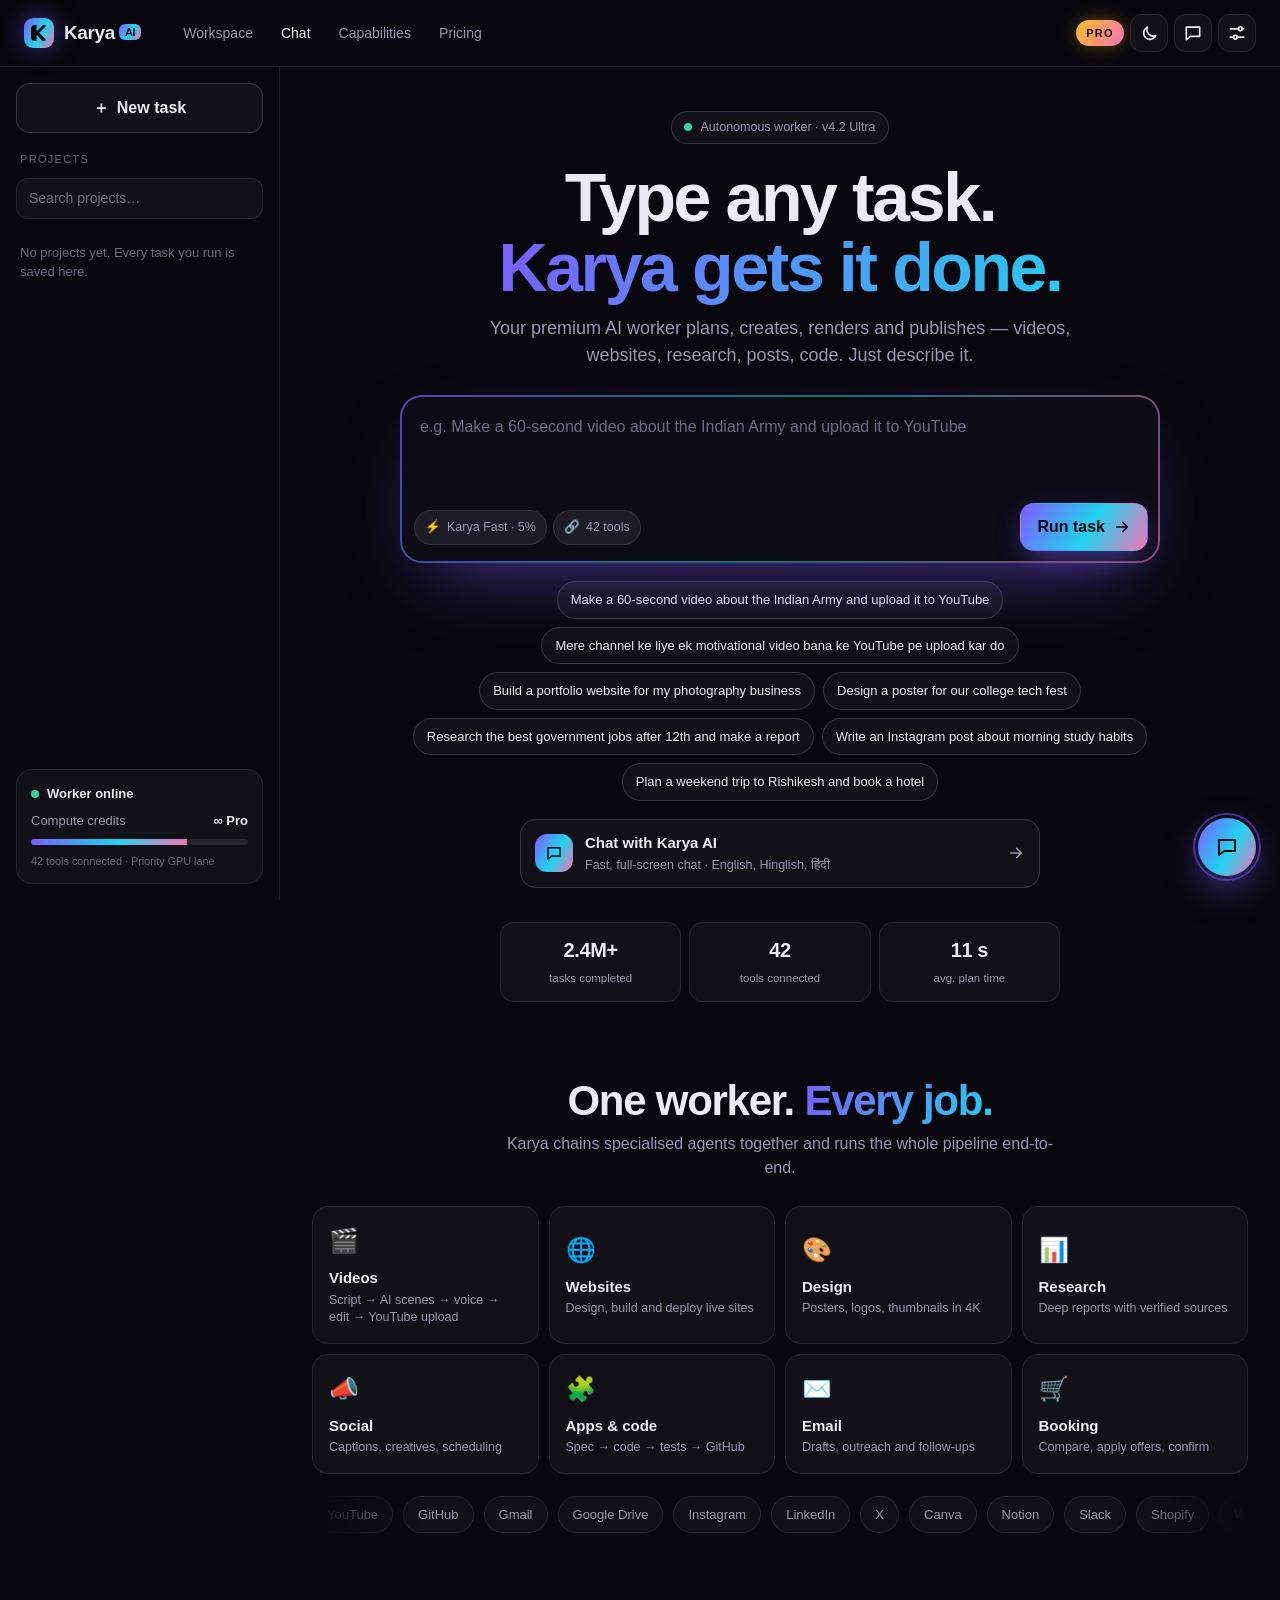
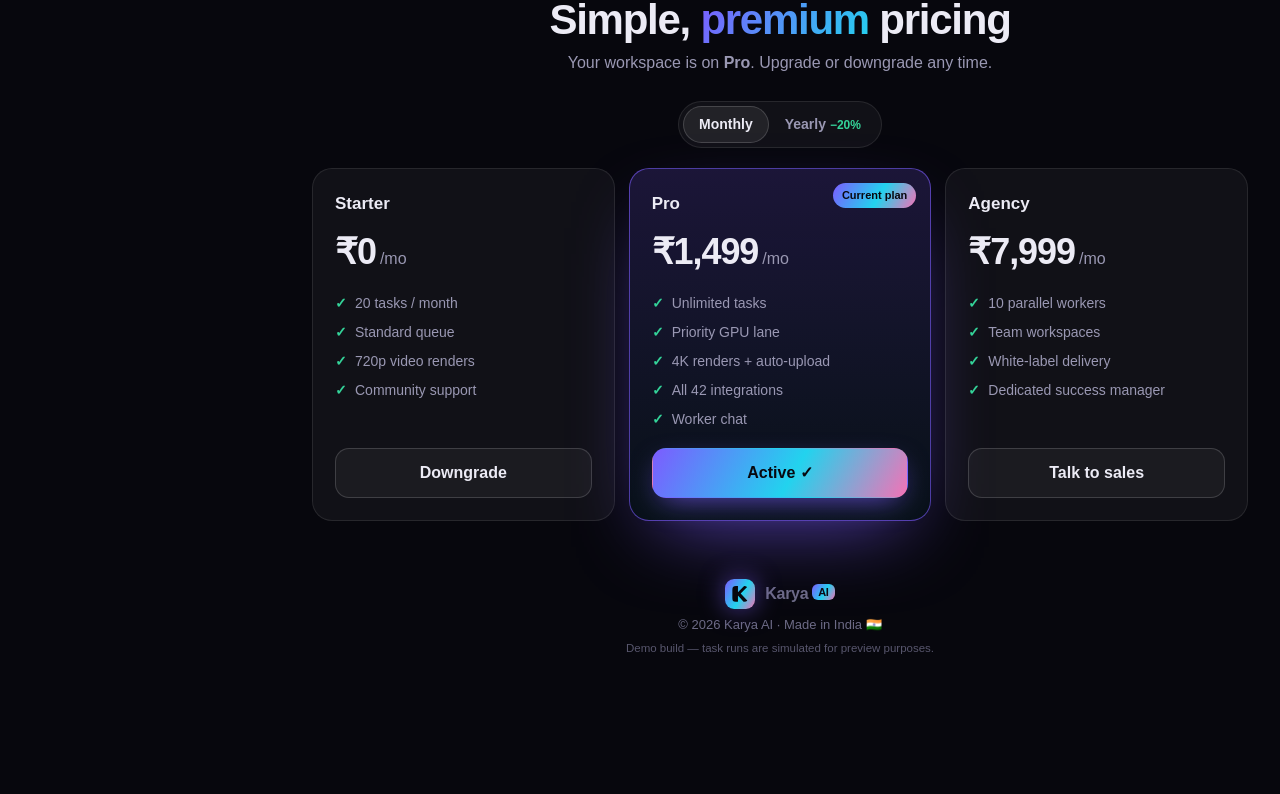
==== commit b7a27c5e: "Plan decides the model: no model picker (free = Karya Fast at 5% capacity, demo Pro = Karya Pro), ca" ====
--- a/index.html
+++ b/index.html
@@ -74,13 +74,7 @@
         <textarea id="taskInput" rows="3" maxlength="600" placeholder="e.g. Make a 60-second video about the Indian Army and upload it to YouTube"></textarea>
         <div class="composer-bar">
           <div class="composer-tools">
-            <label class="tool-pill model-pill"><span aria-hidden="true">⚡</span><span class="sr-only">Worker model</span>
-              <select id="modelSel" aria-label="Worker model">
-                <option value="ultra">Karya Ultra 4.2</option>
-                <option value="pro">Karya Pro 4</option>
-                <option value="flash">Karya Flash</option>
-                <option value="vision">Karya Vision X</option>
-              </select></label>
+            <span class="tool-pill tool-static plan-pill" id="planPill" title="Free plan — 5% capacity"><span aria-hidden="true">⚡</span> Karya Fast · 5%</span>
             <span class="tool-pill tool-static"><span aria-hidden="true">🔗</span> 42 tools</span>
           </div>
           <button type="submit" class="btn btn-primary run-btn" id="runBtn">
@@ -214,20 +208,7 @@
       <input id="workerName" type="text" maxlength="24" placeholder="Karya">
     </div>
     <div class="field">
-      <label for="groqKey">Groq API key <small>(for live chat)</small></label>
-      <div class="key-row">
-        <input id="groqKey" type="password" placeholder="gsk_…" spellcheck="false" autocomplete="off">
-        <button type="button" class="btn btn-ghost btn-sm" id="toggleKey">Show</button>
-      </div>
-      <small class="hint">Stored only in this browser (localStorage). Never sent anywhere except api.groq.com.</small>
-    </div>
-    <div class="field">
-      <label for="groqModel">Chat model</label>
-      <select id="groqModel">
-        <option value="openai/gpt-oss-120b">GPT-OSS 120B (recommended)</option>
-        <option value="openai/gpt-oss-20b">GPT-OSS 20B (fastest)</option>
-        <option value="qwen/qwen3.8-27b">Qwen 3.8 27B (preview)</option>
-      </select>
+      <div class="plan-note" id="planNote" role="status"></div>
     </div>
     <div class="field">
       <label for="speedSel">Run speed</label>
@@ -238,15 +219,15 @@
       </select>
     </div>
     <div class="modal-actions">
-      <button class="btn btn-ghost btn-sm" id="testKey">Test key</button>
       <button class="btn btn-ghost btn-sm danger" id="clearHistory">Clear history</button>
+      <button class="btn btn-ghost btn-sm" data-prem-reset>Reset premium (demo)</button>
       <button class="btn btn-primary" id="saveSettings">Save</button>
     </div>
-    <p class="hint" id="keyStatus" role="status"></p>
   </div>
 </div>
 
 <div class="toast" id="toast" role="status" aria-live="polite"></div>
+<script src="premium.js"></script>
 <script src="script.js"></script>
 </body>
 </html>
--- a/styles.css
+++ b/styles.css
@@ -88,6 +88,11 @@
 .composer-tools{display:flex;gap:6px;min-width:0;flex-wrap:wrap}
 .tool-pill{display:inline-flex;align-items:center;gap:6px;font-size:12.5px;padding:7px 10px;border-radius:999px;background:var(--panel2);border:1px solid var(--line);color:var(--muted);cursor:pointer;white-space:nowrap}
 .tool-static{cursor:default}
+.plan-pill{white-space:nowrap}
+.plan-pill.pro{color:#1b1300;background:linear-gradient(135deg,#ffd76a,#ffb020);border-color:transparent}
+.plan-note{font-size:13.5px;line-height:1.45;padding:10px 12px;border-radius:12px;border:1px solid var(--line2);background:rgba(0,0,0,.25);color:var(--muted)}
+.plan-note b{color:var(--text)}
+.plan-note.pro{color:#1b1300;background:linear-gradient(135deg,#ffd76a,#ffb020);border-color:transparent;font-weight:700}
 .btn{display:inline-flex;align-items:center;justify-content:center;gap:8px;border-radius:14px;padding:12px 18px;font-weight:700;border:1px solid transparent;cursor:pointer;transition:transform .15s,box-shadow .2s,background .2s;white-space:nowrap}
 .btn:active{transform:scale(.97)}
 .btn-primary{background:var(--grad);color:#08080f;box-shadow:0 10px 30px -10px rgba(124,92,255,.8)}
@@ -379,3 +384,7 @@
 .hero-chat b{display:block;font-size:15px}
 .hero-chat small{display:block;color:var(--muted);font-size:12.5px;margin-top:2px}
 .hero-chat-go{margin-left:auto;flex:none;color:var(--muted)}
+
+/* Settings → Advanced (optional custom key) */
+.adv > summary { cursor: pointer; font-size: 13px; opacity: .8; padding: 4px 0 8px; }
+.adv .key-row { margin-bottom: 6px; }
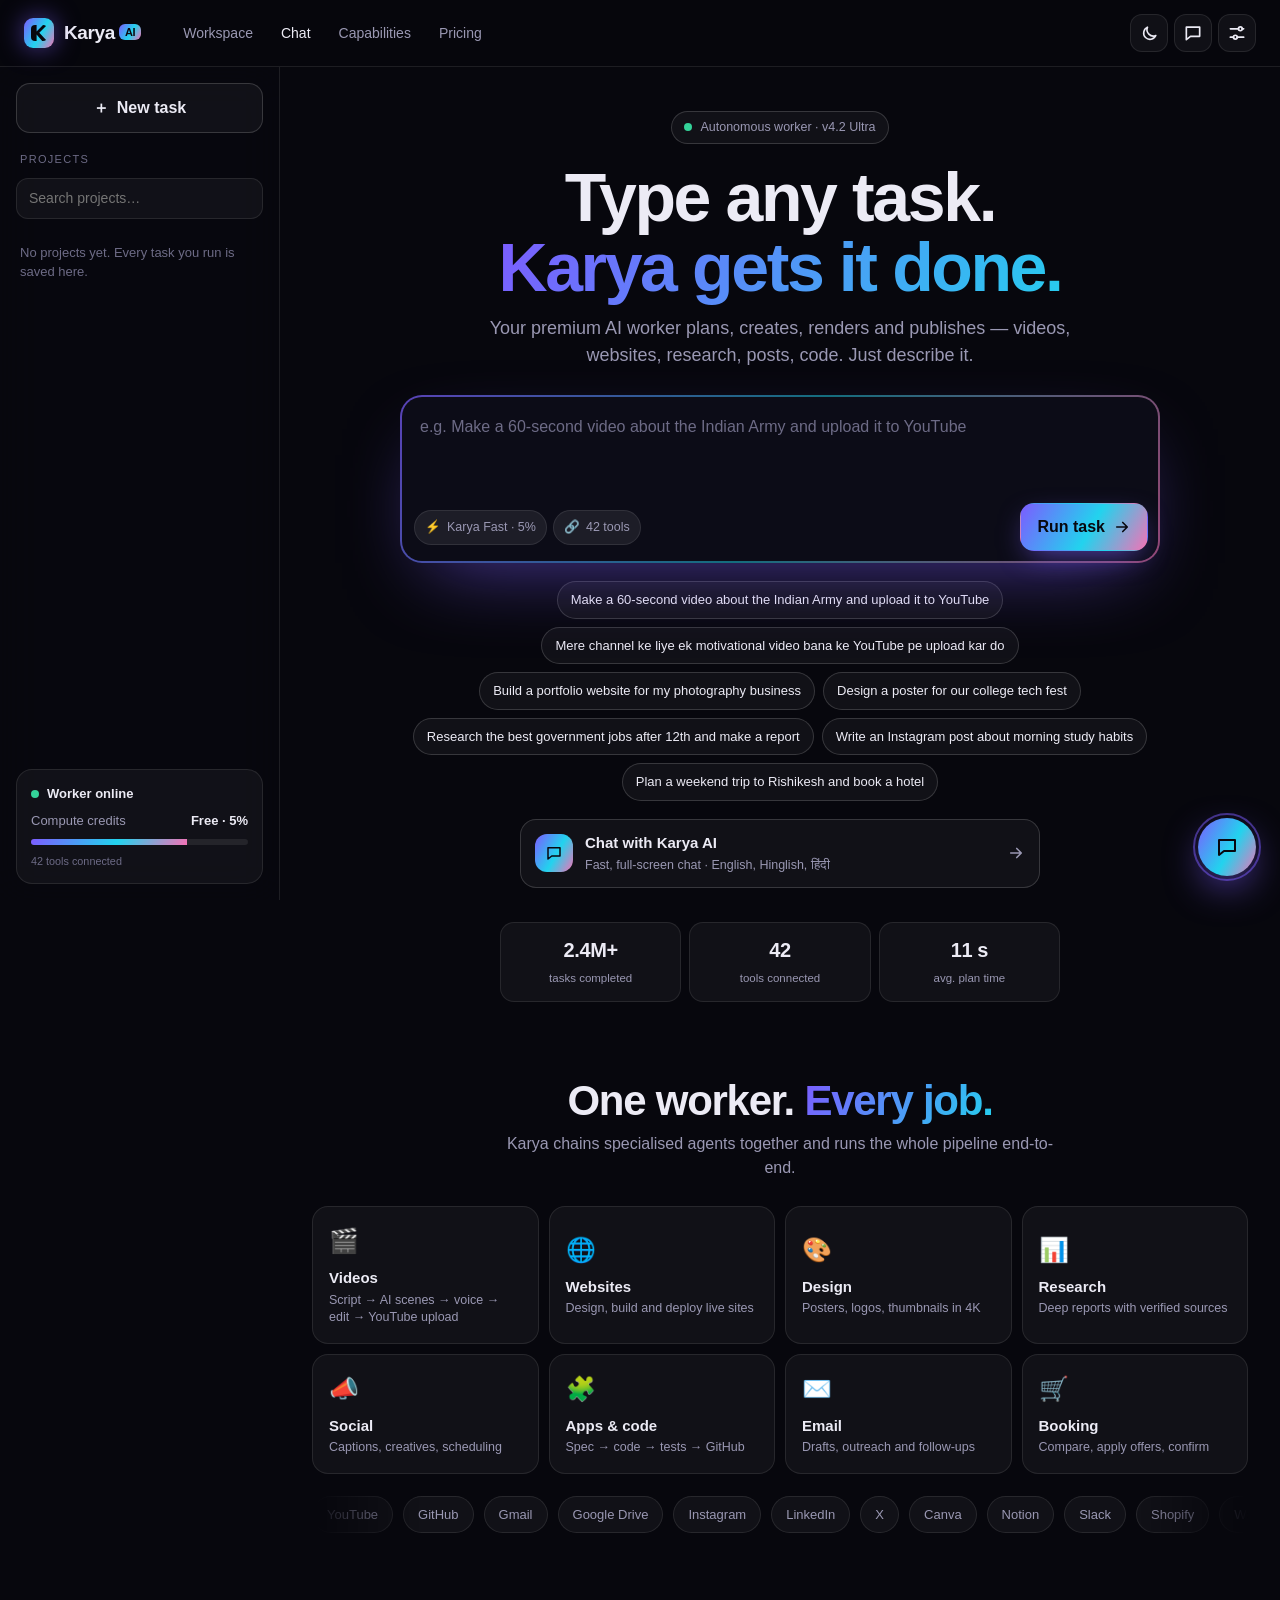
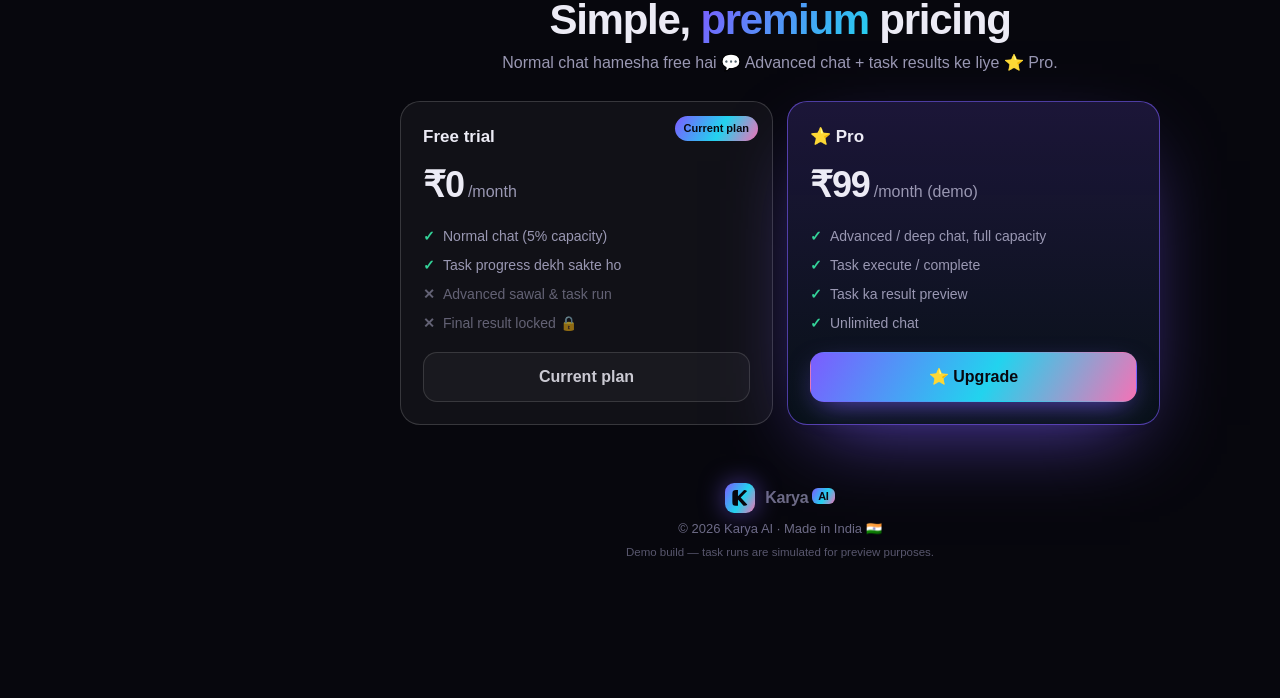
==== commit 06bb103d: "Free is the default plan everywhere (premium key v2), pricing Free ₹0 / Pro ₹99 demo with Upgrade ->" ====
--- a/index.html
+++ b/index.html
@@ -27,7 +27,6 @@
     <a href="#pricing">Pricing</a>
   </nav>
   <div class="top-actions">
-    <span class="pro-badge" title="Karya Pro is active">PRO</span>
     <button class="icon-btn" id="themeToggle" aria-label="Switch light / dark mode">
       <svg class="i-moon" viewBox="0 0 24 24" width="19" height="19" aria-hidden="true"><path d="M20 14.5A8 8 0 0 1 9.5 4a8 8 0 1 0 10.5 10.5z" stroke="currentColor" stroke-width="2" fill="none" stroke-linejoin="round"/></svg>
       <svg class="i-sun" viewBox="0 0 24 24" width="19" height="19" aria-hidden="true"><circle cx="12" cy="12" r="4" stroke="currentColor" stroke-width="2" fill="none"/><path d="M12 2v2.5M12 19.5V22M2 12h2.5M19.5 12H22M4.9 4.9l1.8 1.8M17.3 17.3l1.8 1.8M4.9 19.1l1.8-1.8M17.3 6.7l1.8-1.8" stroke="currentColor" stroke-width="2" stroke-linecap="round"/></svg>
@@ -54,9 +53,9 @@
     <p class="history-empty" id="historyEmpty">No projects yet. Every task you run is saved here.</p>
     <div class="side-card">
       <div class="side-card-row"><span class="dot dot-live"></span> Worker online</div>
-      <div class="usage"><span>Compute credits</span><b id="creditsLabel">∞ Pro</b></div>
+      <div class="usage"><span>Compute credits</span><b id="creditsLabel">Free · 5%</b></div>
       <div class="usage-bar"><i style="width:72%"></i></div>
-      <small>42 tools connected · Priority GPU lane</small>
+      <small>42 tools connected</small>
     </div>
   </aside>
   <div class="scrim" id="scrim" hidden></div>
@@ -144,26 +143,19 @@
     <!-- PRICING -->
     <section class="section" id="pricing" aria-labelledby="priceTitle">
       <h2 id="priceTitle" class="section-title">Simple, <span class="grad-text">premium</span> pricing</h2>
-      <p class="section-sub">Your workspace is on <b>Pro</b>. Upgrade or downgrade any time.</p>
-      <div class="billing-toggle" role="group" aria-label="Billing period">
-        <button class="active" data-bill="m">Monthly</button><button data-bill="y">Yearly <em>−20%</em></button>
-      </div>
-      <div class="price-grid">
-        <article class="price-card">
-          <h3>Starter</h3><p class="price"><b data-m="₹0" data-y="₹0">₹0</b><span>/mo</span></p>
-          <ul><li>20 tasks / month</li><li>Standard queue</li><li>720p video renders</li><li>Community support</li></ul>
-          <button class="btn btn-ghost plan-btn" data-plan="Starter">Downgrade</button>
+      <p class="section-sub" id="priceSub">Normal chat hamesha free hai 💬 Advanced chat + task results ke liye ⭐ Pro.</p>
+      <div class="price-grid two">
+        <article class="price-card" id="planFree">
+          <span class="ribbon" data-cur-free>Current plan</span>
+          <h3>Free trial</h3><p class="price"><b>₹0</b><span>/month</span></p>
+          <ul><li>Normal chat (5% capacity)</li><li>Task progress dekh sakte ho</li><li class="no">Advanced sawal &amp; task run</li><li class="no">Final result locked 🔒</li></ul>
+          <button class="btn btn-ghost plan-btn" data-plan="free" disabled>Current plan</button>
         </article>
-        <article class="price-card featured">
-          <span class="ribbon">Current plan</span>
-          <h3>Pro</h3><p class="price"><b data-m="₹1,499" data-y="₹1,199">₹1,499</b><span>/mo</span></p>
-          <ul><li>Unlimited tasks</li><li>Priority GPU lane</li><li>4K renders + auto-upload</li><li>All 42 integrations</li><li>Worker chat</li></ul>
-          <button class="btn btn-primary plan-btn" data-plan="Pro">Active ✓</button>
-        </article>
-        <article class="price-card">
-          <h3>Agency</h3><p class="price"><b data-m="₹7,999" data-y="₹6,399">₹7,999</b><span>/mo</span></p>
-          <ul><li>10 parallel workers</li><li>Team workspaces</li><li>White-label delivery</li><li>Dedicated success manager</li></ul>
-          <button class="btn btn-ghost plan-btn" data-plan="Agency">Talk to sales</button>
+        <article class="price-card featured" id="planPro">
+          <span class="ribbon" data-cur-pro hidden>Current plan</span>
+          <h3>⭐ Pro</h3><p class="price"><b>₹99</b><span>/month (demo)</span></p>
+          <ul><li>Advanced / deep chat, full capacity</li><li>Task execute / complete</li><li>Task ka result preview</li><li>Unlimited chat</li></ul>
+          <button class="btn btn-primary plan-btn" data-plan="pro">⭐ Upgrade</button>
         </article>
       </div>
     </section>
--- a/styles.css
+++ b/styles.css
@@ -245,6 +245,10 @@
 .price span{color:var(--muted)}
 .price-card ul{list-style:none;padding:0;margin:0 0 18px;display:flex;flex-direction:column;gap:8px;font-size:14px;color:var(--muted);flex:1}
 .price-card li::before{content:"✓";color:var(--g);font-weight:800;margin-right:8px}
+.price-card li.no{opacity:.6}
+.price-card li.no::before{content:"✕";color:var(--muted)}
+.price-card.is-current:not(.featured){border-color:var(--line2)}
+.plan-btn:disabled{cursor:default;opacity:.85}
 .footer{text-align:center;padding:50px 0 10px;color:var(--dim);font-size:13px}
 .footer p{margin:6px 0}
 .demo-note{font-size:11.5px;opacity:.8}
@@ -320,6 +324,7 @@
   .main{padding:0 32px 120px}
   .cap-grid{grid-template-columns:repeat(4,1fr)}
   .price-grid{grid-template-columns:repeat(3,1fr)}
+  .price-grid.two{grid-template-columns:repeat(2,1fr);max-width:760px;margin:0 auto}
   .run-grid{grid-template-columns:minmax(0,1.05fr) minmax(0,1fr)}
   .console{height:280px}
   .chat{inset:auto 24px 24px auto;width:400px;height:600px;border-radius:22px}
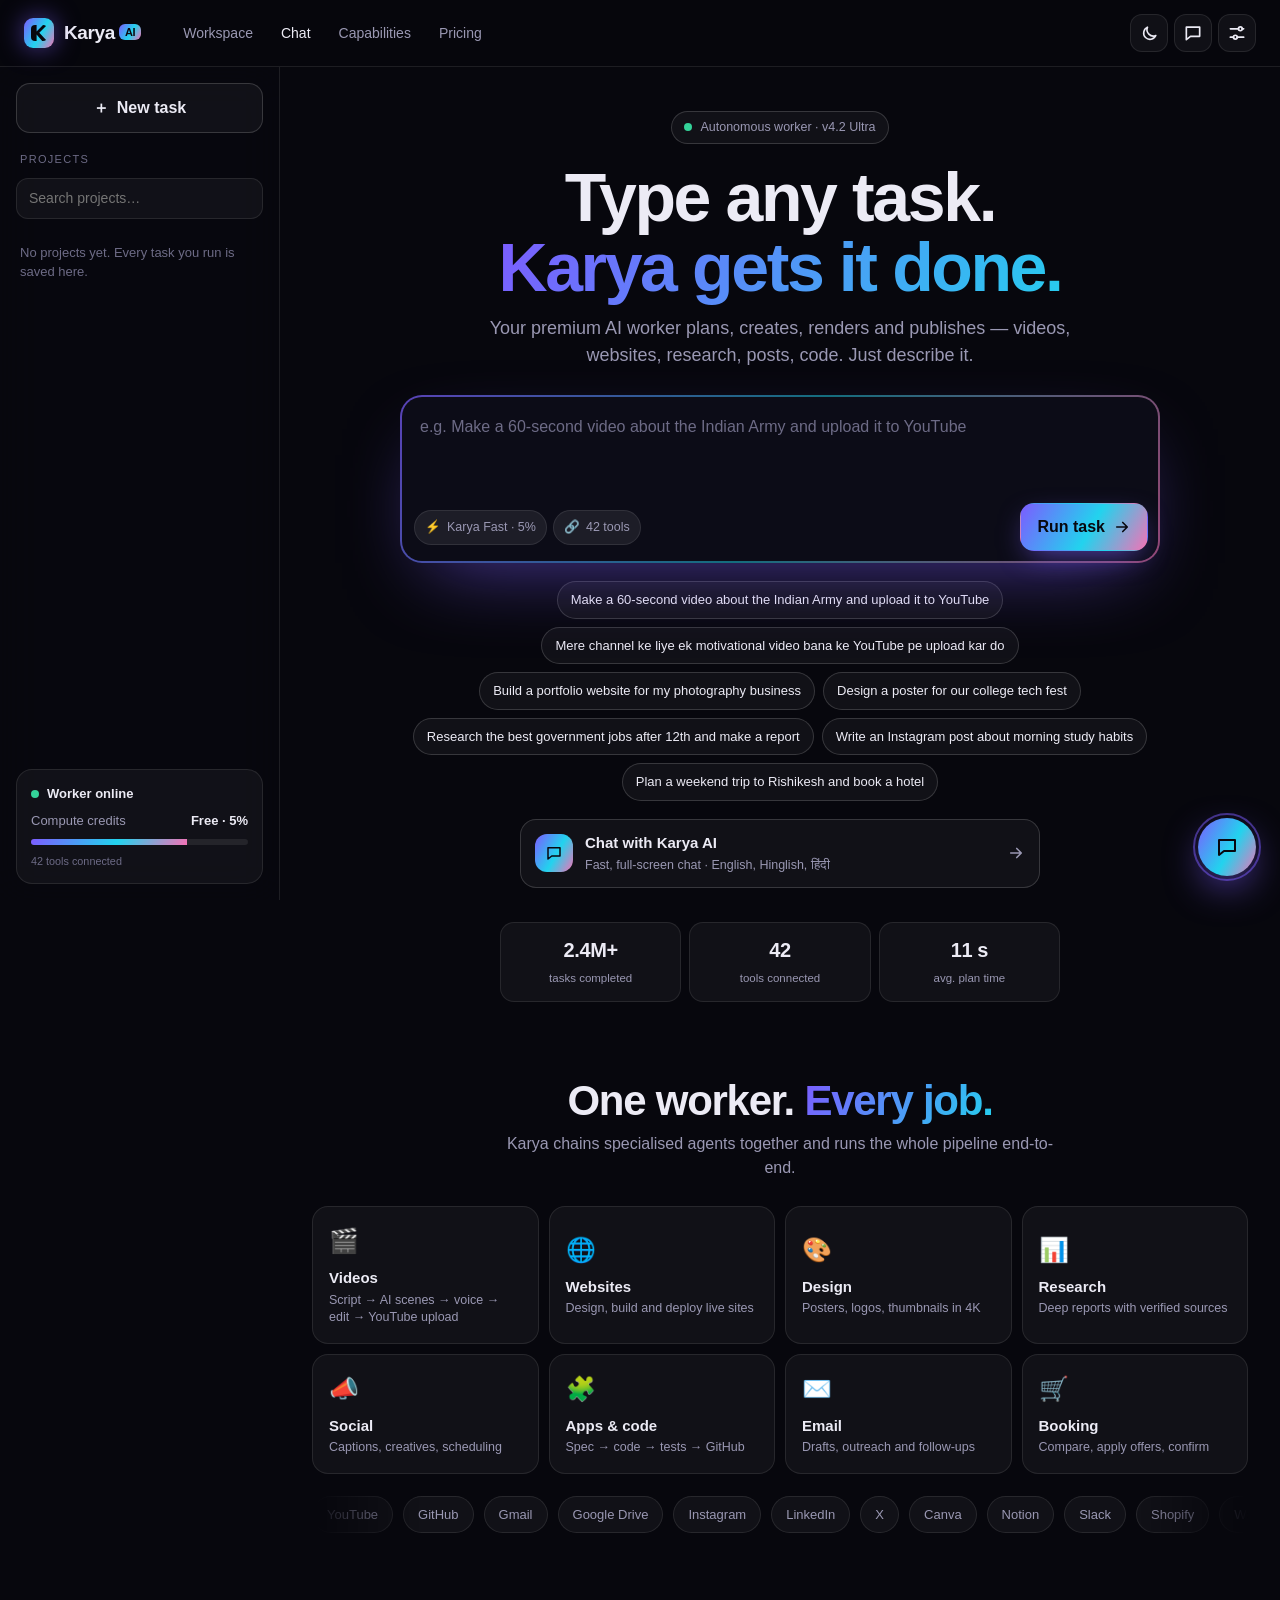
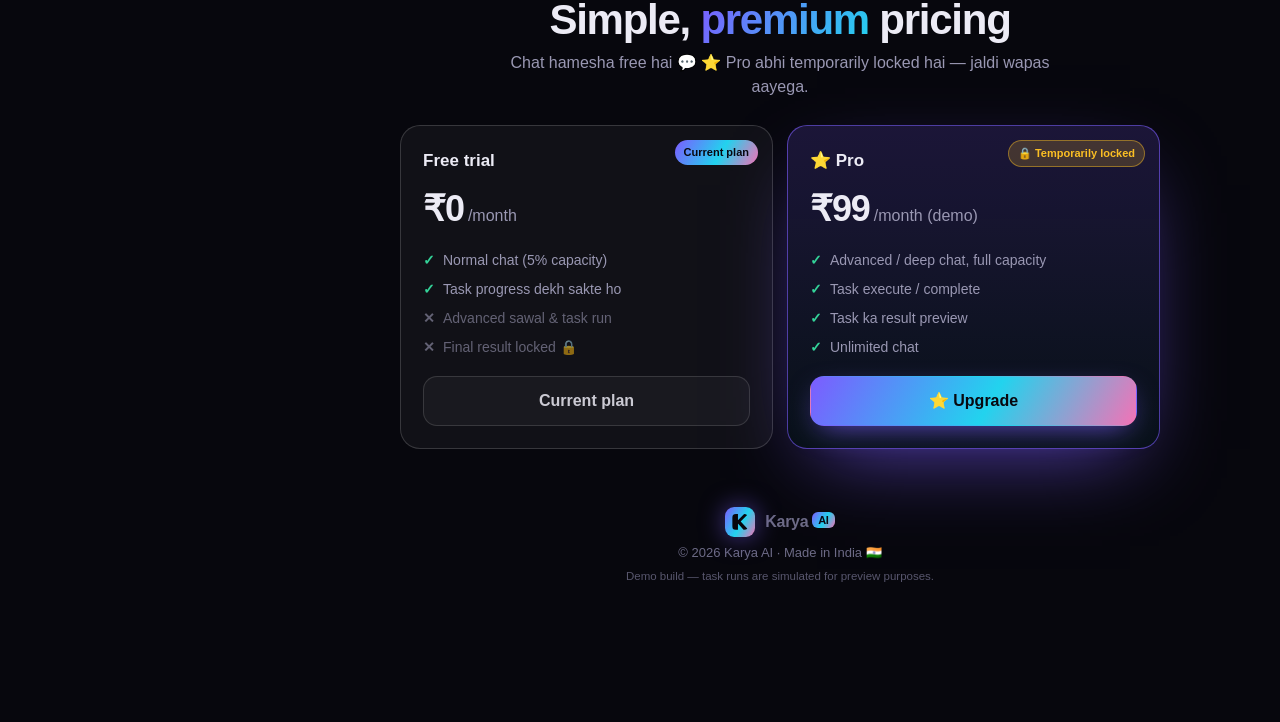
==== commit aa463066: "Pro temporarily locked for everyone: checkout tiles only, Pay -> Verifying -> lock notice (never suc" ====
--- a/index.html
+++ b/index.html
@@ -143,7 +143,7 @@
     <!-- PRICING -->
     <section class="section" id="pricing" aria-labelledby="priceTitle">
       <h2 id="priceTitle" class="section-title">Simple, <span class="grad-text">premium</span> pricing</h2>
-      <p class="section-sub" id="priceSub">Normal chat hamesha free hai 💬 Advanced chat + task results ke liye ⭐ Pro.</p>
+      <p class="section-sub" id="priceSub">Chat hamesha free hai 💬 ⭐ Pro abhi temporarily locked hai — jaldi wapas aayega.</p>
       <div class="price-grid two">
         <article class="price-card" id="planFree">
           <span class="ribbon" data-cur-free>Current plan</span>
@@ -152,7 +152,7 @@
           <button class="btn btn-ghost plan-btn" data-plan="free" disabled>Current plan</button>
         </article>
         <article class="price-card featured" id="planPro">
-          <span class="ribbon" data-cur-pro hidden>Current plan</span>
+          <span class="ribbon locked">🔒 Temporarily locked</span>
           <h3>⭐ Pro</h3><p class="price"><b>₹99</b><span>/month (demo)</span></p>
           <ul><li>Advanced / deep chat, full capacity</li><li>Task execute / complete</li><li>Task ka result preview</li><li>Unlimited chat</li></ul>
           <button class="btn btn-primary plan-btn" data-plan="pro">⭐ Upgrade</button>
@@ -212,7 +212,6 @@
     </div>
     <div class="modal-actions">
       <button class="btn btn-ghost btn-sm danger" id="clearHistory">Clear history</button>
-      <button class="btn btn-ghost btn-sm" data-prem-reset>Reset premium (demo)</button>
       <button class="btn btn-primary" id="saveSettings">Save</button>
     </div>
   </div>
--- a/styles.css
+++ b/styles.css
@@ -248,6 +248,7 @@
 .price-card li.no{opacity:.6}
 .price-card li.no::before{content:"✕";color:var(--muted)}
 .price-card.is-current:not(.featured){border-color:var(--line2)}
+.ribbon.locked{background:rgba(251,191,36,.18);color:#fbbf24;border:1px solid rgba(251,191,36,.45)}
 .plan-btn:disabled{cursor:default;opacity:.85}
 .footer{text-align:center;padding:50px 0 10px;color:var(--dim);font-size:13px}
 .footer p{margin:6px 0}
